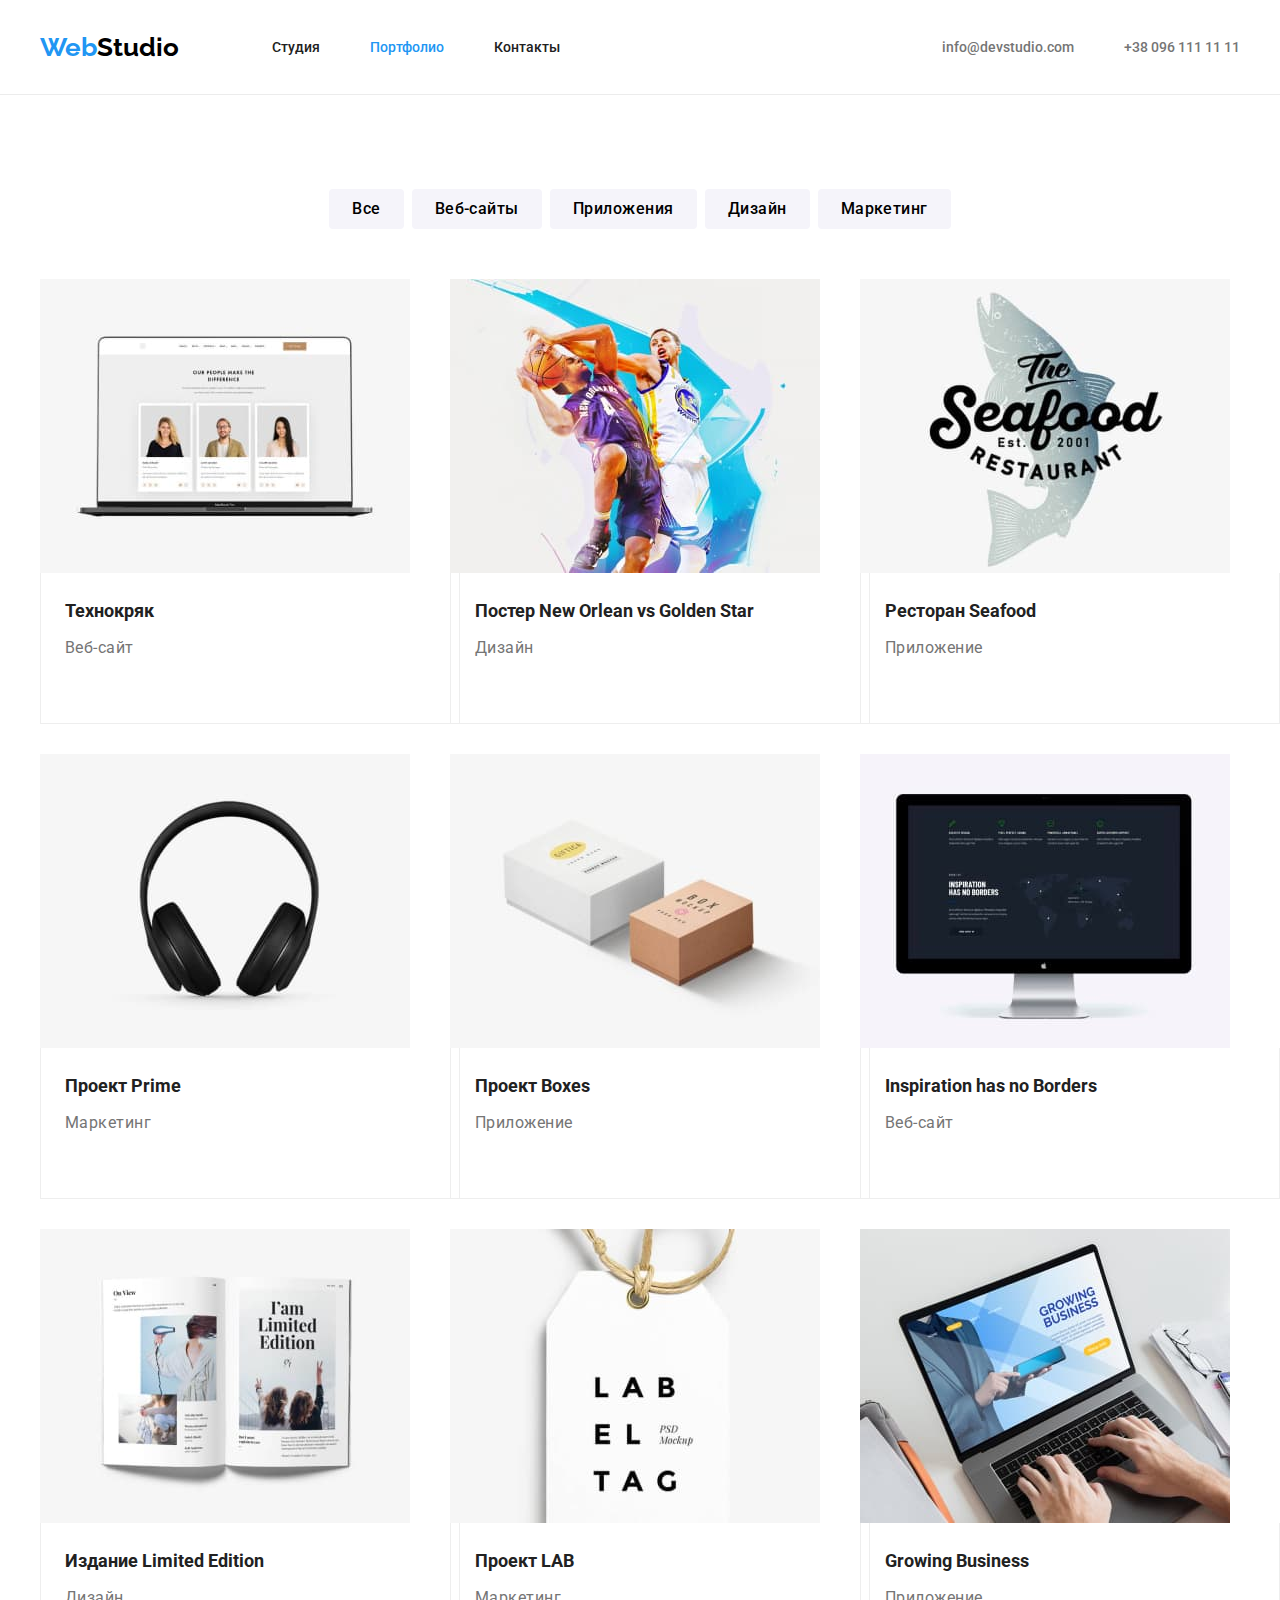
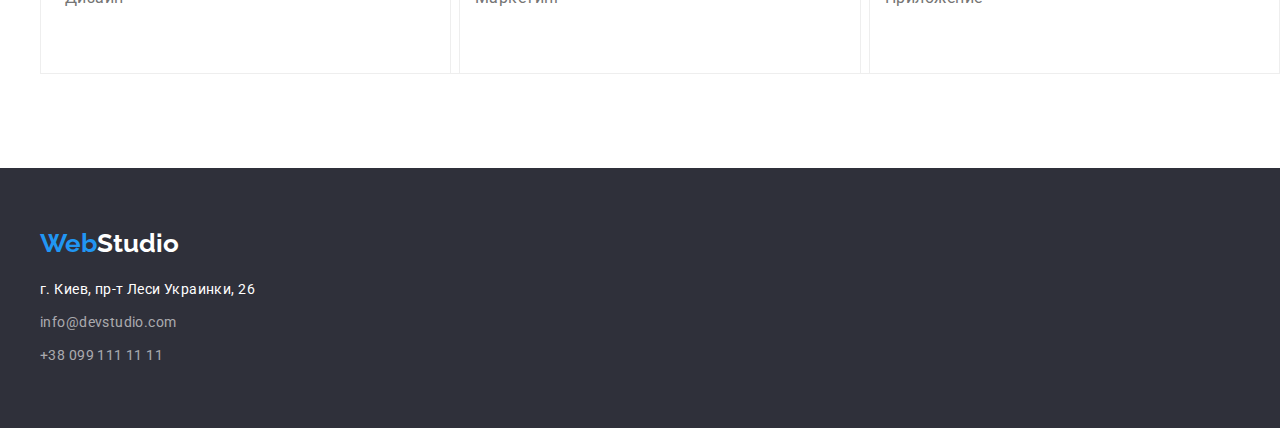
==== portfolio.html @ 3df3cbed "add files for 3 homework" ====
<!DOCTYPE html>
<html lang="en">
<head>
    <meta charset="UTF-8">
    <meta http-equiv="X-UA-Compatible" content="IE=edge">
    <meta name="viewport" content="width=device-width, initial-scale=1.0">
    <title>WebStudio</title>
    <link rel="preconnect" href="https://fonts.gstatic.com"/>
    <link href="https://fonts.googleapis.com/css2?family=Raleway:wght@700&family=Roboto:wght@400;500;700;900&display=swap" rel="stylesheet"/>
    <link rel="stylesheet"
      href="https://cdnjs.cloudflare.com/ajax/libs/modern-normalize/1.0.0/modern-normalize.min.css"
      integrity="sha512-ISS7cAi1PEhQ8jnbJpJZMd29NlhNj4AWYyLOSp2CE/CsHxTCu+r+t0D2yoJudVrd0/8fTVPUVDzY5Tvli75u/g=="
      crossorigin="anonymous"/>
    <link rel="stylesheet" href="./css/styles.css"/>
</head>
<body>
    <header class="header">
        <!--Контейнер для шапки-->
        <div class="container main-nav">
            <nav class="header-nav">
                <a href="./index.html" class="logo link"><span class="logo-item">Web</span>Studio</a>
                <ul class="nav-list list">
                    <li class="nav-item">
                        <a href="./index.html" class="link">Студия</a>
                    </li>
                    <li class="nav-item">
                        <a href="./portfolio.html" class="link current">Портфолио</a>
                    </li>
                    <li class="nav-item">
                        <a href="#" class="link">Контакты</a>
                    </li>
                </ul>
            </nav>
            <!-- Navigation contacts -->
            <ul class="contacts-list list">
                <li class="contacts-item">
                    <a href="mailto:info@devstudio.com" class="link">info@devstudio.com</a>
                </li>
                <li class="contacts-item">
                    <a href="tel:+380961111111" class="link">+38 096 111 11 11</a>
                </li>
            </ul>
        </div>
    </header>
<!-- Hero -->
    <main>
        <!-- Button-filtr sections -->
        <section class="main">
            <h1 class="visually-hidden">Portfolio</h1>
            <div class="container">
                <ul class="main-list list">
                    <li class="button">
                        <button type="button" class="btn">Все</button>
                    </li>
                    <li class="button">
                        <button type="button" class="btn">Веб-сайты</button>
                    </li>
                    <li class="button">
                        <button type="button" class="btn">Приложения</button>
                    </li>
                    <li class="button">
                        <button type="button" class="btn">Дизайн</button>
                    </li>
                    <li class="button">
                        <button type="button" class="btn">Маркетинг</button>
                    </li>
                </ul>
                <ul class="project list">
                    <li class="project-item">
                        <a href="" class="project-link link">
                            <img src="./images/technokryak.jpg" class="project-img" alt="Technokryak" width="370" height="294">
                            <div class="card-content">
                                <h2 class="project-title">Технокряк</h2>
                                <p class="project-text">Веб-сайт</p>
                            </div>
                        </a>
                    </li>
                    <li class="project-item">
                        <a href="" class="project-link link">
                            <img src="./images/new-orlean.jpg" class="project-img" alt="Team basketball" width="370" height="294">
                            <div class="card-content">
                                <h2 class="project-title">Постер New Orlean vs Golden Star</h2>
                                <p class="project-text">Дизайн</p>
                            </div>
                        </a>
                    </li>
                    <li class="project-item">
                        <a href="" class="project-link link">
                            <img src="./images/seafood.jpg" class="project-img" alt="Restaurant" width="370" height="294">
                            <div class="card-content">
                                <h2 class="project-title">Ресторан Seafood</h2>
                                <p class="project-text">Приложение</p>
                            </div>
                        </a>
                    </li>
                    <li class="project-item">
                        <a href="" class="project-link link">
                            <img src="./images/prime.jpg" class="project-img" alt="Headphones" width="370" height="294">
                            <div class="card-content">
                                <h2 class="project-title">Проект Prime</h2>
                                <p class="project-text">Маркетинг</p>
                            </div>
                        </a>
                    </li>
                    <li class="project-item">
                        <a href="" class="project-link link">
                            <img src="./images/boxes.jpg" class="project-img" alt="Boxes" width="370" height="294">
                            <div class="card-content">
                                <h2 class="project-title">Проект Boxes</h2>
                                <p class="project-text">Приложение</p>
                            </div>
                        </a>
                    </li>
                    <li class="project-item">
                        <a href="" class="project-link link">
                            <img src="./images/inspiration.jpg" class="project-img" alt="Monitor" width="370" height="294">
                            <div class="card-content">
                                <h2 class="project-title">Inspiration has no Borders</h2>
                                <p class="project-text">Веб-сайт</p>
                            </div>
                        </a>
                    </li>
                    <li class="project-item">
                        <a href="" class="project-link link">
                            <img src="./images/limited.jpg" class="project-img" alt="Book" width="370" height="294">
                            <div class="card-content">
                                <h2 class="project-title">Издание Limited Edition</h2>
                                <p class="project-text">Дизайн</p>
                            </div>
                        </a>
                    </li>
                    <li class="project-item">
                        <a href="" class="project-link link">
                            <img src="./images/lab.jpg" class="project-img" alt="Label" width="370" height="294">
                            <div class="card-content">
                                <h2 class="project-title">Проект LAB</h2>
                                <p class="project-text">Маркетинг</p>
                            </div>
                        </a>
                    </li>
                    <li class="project-item">
                        <a href="" class="project-link link">
                            <img src="./images/growing.jpg" class="project-img" alt="Notebook" width="370" height="294">
                            <div class="card-content">
                                <h2 class="project-title">Growing Business</h2>
                                <p class="project-text">Приложение</p>
                            </div>
                        </a>
                    </li>
                </ul>
            </div>
        </section>
    </main>
    <!-- Footer -->
    <footer class="footer">
        <div class="container">
            <a href="./index.html" class="logo link"><span class="logo-item">Web</span>Studio</a>
            <address class="address">
                <p class="address-text">г. Киев, пр-т Леси Украинки, 26</p>
                <ul class="address-contacts-list list">
                    <li class="address-contacts-item">
                        <a href="mailto:info@devstudio.com" class="contacts-list-item link">info@devstudio.com</a>
                    </li>
                    <li class="address-contacts-item">
                        <a href="tel:+380991111111" class="contacts-list-item link">+38 099 111 11 11</a>
                    </li>
                </ul>
            </address>
        </div>
    </footer>
</body>
</html>
---- css/styles.css ----
:root {
  --main-color: #212121;
  --second-color: #2196f3;
  --logo-color: #000000;
  --text-color: #757575;
  --main-background-color: #e5e5e5;
  --footer-background-color: #2f303a;
  --background-button-color: #f5f4fa;
  --background-header-color: #ffffff;
  --white-text-background-color: rgba(255, 255, 255, 1);
  --white-contacts-color: rgba(255, 255, 255, 0.6);
  --border-color: rgba(238, 238, 238, 1);
}

/* Стили семейства шрифтов и обнуление марджинов для боди */
body {
  font-family: 'Roboto', sans-serif;
  margin: 0;
}

/* Убираем маркеры и обнуляем верхний и нижний марджины списков*/
ul, ol{
  margin-bottom: 0;
  margin-top: 0;
  padding-left: 0;
}

/* Обнуляем стили заголовков и парагарофов, заданые системой по умолчанию */
h1,
h2,
h3,
h4,
h5,
h6,
p {
  margin: 0;
}

/* Блочная модель для пикч с макс шириной картинок */
img {
  display: block;
  max-width: 100%;
  height: auto;
  /* padding-top: 94px; */
  /* padding-bottom: 47px; */
}

/* Убираем подчеркивание у ссылок */
.link {
  text-decoration: none;
}

.list {
  list-style-type: none;
}
/* Цвет фона хэдэра */
.header {
  background-color: var(--white-text-background-color);
  border-bottom: 1px solid #ECECEC;
}

/* Логотип*/
.logo {
  display: block;
  margin-right: 93px;
  color: var(--logo-color);
  font-family: 'Raleway', sans-serif;
  font-weight: 700;
  font-size: 26px;
  line-height: 1.17;
}

/* Цветная часть логотипа */
.logo-item {
  color: var(--second-color);
  margin-right: 0;
}

.footer .logo:focus {
  color: var(--white-text-background-color);
}
/* Навигация*/
.nav-list .link {
  display: block;
  color: var(--main-color);
  background-color: var(--white-text-background-color);
  font-weight: 500;
  font-style: normal;
  font-size: 14px;
  line-height: 1.17;
}

/* Ховверим и фокусим все ссылки меню, при наведении курсора */
.nav-list .link:hover,
.nav-list .link:focus {
  color: var(--second-color);
}

/* Показываем на какой мы сейчам активной странице меню */
.nav-list .link.current {
  color: var(--second-color);
}

/* Оформление ссылок email и tel */
.contacts-list .link {
  display: block;
  color: var(--text-color);
  background-color: var(--white-text-background-color);
  font-weight: 500;
  font-style: normal;
  font-size: 14px;
  line-height: 1.17;
}

/* Ховерим и фокусим контакты, при наведении курсора */
.contacts-list .link:hover,
.contacts-list .link:focus {
  color: var(--second-color);
}

.nav-list,
.contacts-list {
  display: flex;
}

.header-nav {
  display: flex;
  align-items: center;
}

.header-nav a {
  padding-top: 32px;
  padding-bottom: 32px;
}

.main-list {
  display: flex;
  justify-content: center;
  margin-bottom: 50px;
  margin-top: 0;
  flex-wrap: wrap;
  margin-left: auto;
  margin-top: auto;
}

.main-nav {
  display: flex;
  align-items: center;
  justify-content: space-between;
}

.nav-item {
  display: block;
}

.nav-list li:not(:last-child) {
  margin-right: 50px;
}

.nav-list li:last-child {
  margin-right: 0;
}

.hero {
  /* margin-left: auto; */
  margin-right: auto;
  margin-left: auto;
  padding-top: 200px;
  min-height: 600px;
  text-align: center;
}

/* Герой */
.hero-title {
  color: var(--white-text-background-color);
  font-weight: 900;
  font-size: 44px;
  line-height: 1.36;
  text-transform: uppercase;
  text-align: center;
  letter-spacing: 0.06em;
  margin-left: auto;
  margin-right: auto;
  margin-bottom: 40px;
  max-width: 696px;
}

/* Ссылка героя */
.hero > .btn {
  color: var(--white-text-background-color);
  background-color: var(--second-color);
  font-weight: 700;
  font-style: normal;
  font-size: 16px;
  line-height: 1.88;
  letter-spacing: 0.06em;
  padding-top: 10px;
  padding-bottom: 10px;
  padding-left: 32px;
  padding-right: 32px;
  border-radius: 4px;
 }

.visually-hidden {
  position: absolute;
  width: 1px;
  height: 1px;
  margin: -1px;
  border: 0;
  padding: 0;
  white-space: nowrap;
  clip-path: inset(100%);
  clip: rect(0 0 0 0);
  overflow: hidden;
}

.different {
  background-color: var(--white-text-background-color);
    padding-top: 94px;
}

/* Заголовок Дифферент */
.different-title {
  color: var(--main-color);
  font-weight: 700;
  font-size: 14px;
  line-height: 1.17;
  text-transform: uppercase;
  letter-spacing: 0.03em;
  margin-bottom: 10px;
}

/* Абзацы секции с особеностями */
.different-text {
  color: var(--text-color);
  font-size: 14px;
  line-height: 1.71;
  letter-spacing: 0.03em;
}

.different-list {
  display: flex;
  flex-wrap: wrap;
  margin-left: -30px;
  margin-top: -30px;
}

/* Размещаем блоки по 4 в строку и добавляем отступы между ними */
.different-list > .different-item {
  width: calc((100% - 120px) / 4);
  /* flex-basis: calc(100% / 4 - 30px); */
  margin-left: 30px;
  margin-top: 30px;
}

.work {
  padding-top: 94px;
  padding-bottom: 94px;
}

/* Стилизация заголовка Ворка */
.work-title {
  color: var(--main-color);
  font-weight: 700;
  font-size: 36px;
  line-height: 1.17;
  letter-spacing: 0.03em;
  text-align: center;
  margin-bottom: 50px;
}

.work-list {
  display: flex;
  flex-wrap: wrap;
  margin-left: -30px;
  margin-top: -30px;
}

/* Размещает блоки по 3 в строке. Добавляет отступы между ними */
.work-item {
  width: calc((100% / 3) - 30px);
  /* flex-basis: calc(100% / 3 - 30px); */
  margin-left: 30px;
  margin-top: 30px;
}

.team {
  background-color: var(--background-button-color);
  margin-left: auto;
  margin-right: auto;
  padding-top: 94px;
  padding-bottom: 94px;
}

.team-title {
  color: var(--main-color);
  font-weight: 700;
  font-size: 36px;
  line-height: 1.17;
  letter-spacing: 0.03em;
  margin-bottom: 50px;
  text-align: center;
}

/* Состав команды */
.team-subtitle {
  font-weight: 500;
  font-size: 16px;
  line-height: 1.17;
  letter-spacing: 0.03em;
  text-align: center;
}

.team-card-thumb {
  background-color: var(--background-header-color);
  box-shadow: 0px 1px 3px rgba(0, 0, 0, 0.12), 0px 1px 1px rgba(0, 0, 0, 0.14), 0px 2px 1px rgba(0, 0, 0, 0.2);
  border-radius: 0px 0px 4px 4px;
  padding-top: 30px;
  padding-bottom: 30px;
}

/* Должности */
.team-text {
  color: var(--text-color);
  font-size: 16px;
  line-height: 1.18;
  letter-spacing: 0.03em;
  text-align: center;
  margin-top: 10px;
  padding-bottom: 0;
}

.team-list {
  display: flex;
  flex-wrap: wrap;
  margin-left: -30px;
  margin-top: -30px;
}

.team-list > .team-item {
  width: calc((100% / 4) - 30px);
  /* flex-basis: calc(100% / 4 - 30px); */
  margin-left: 30px;
  margin-top: 30px;
}

.footer {
  display: block;
  padding-top: 60px;
  padding-bottom: 60px;
  color: var(--background-header-color);
  margin-left: auto;
  margin-right: auto;
}

/* Общий фон для героя и подвала */
.hero,
.footer {
  background-color: var(--footer-background-color);
}

/* Применяем отдельный стиль для логотипа футера */
.footer .logo {
  color: var(--white-text-background-color);
}

/* Фокусим цветом логотип при наведении  */
.logo:focus {
  color: var(--logo-color);
}

.footer-address-link {
  color: var(--background-header-color);
}

/* Адрес */
.address-text {
  color: var(--background-header-color);
  font-family: inherit;
  font-style: normal;
  font-size: 14px;
  line-height: 1.7;
  letter-spacing: 0.03em;
  margin-bottom: 9px;
}

.address {
  margin-top: 20px;
}

.address-contacts-item:first-child {
  margin-bottom: 9px;
}

.contacts-item:first-child {
  margin-right: 50px;
}

/* ссылки футера */
.contacts-list-item {
  display: block;
  color: var(--white-contacts-color);
  font-family: inherit;
  font-style: normal;
  font-size: 14px;
  line-height: 1.7;
  letter-spacing: 0.03em;
}

/* Ховерим и фокусим ссылки футера */
.contacts-list-item:hover,
.contacts-list-item:focus {
  color: var(--second-color);
}

/*  Стили кнопок */
.main {
  padding-top: 94px;
  padding-bottom: 94px;
}

.main-list {
  display: flex;
  justify-content: center;
  margin-top: 0;
  margin-bottom: 50px;
  margin-left: 0;
  margin-right: 0;
  padding: 0;
}

.button:not(:last-child) {
  margin-right: 8px;
}

.btn {
  border: 1px solid transparent;
  padding: 6px 22px;
  min-width: 73px;
  min-height: 38px;
  background-color: var(--background-button-color);
  border-radius: 4px;
  font-family: inherit;
  font-style: normal;
  font-weight: 500;
  font-size: 16px;
  line-height: 1.6;
  letter-spacing: 0.03em;
  text-align: center;
  cursor: pointer;
  }

/* Ховерим и фокусим кнопки */
.btn:hover,
.btn:focus {
  color: var(--background-header-color);
  background-color: var(--second-color);
  box-shadow: 0px 3px 1px rgba(0, 0, 0, 0.1), 0px 1px 2px rgba(0, 0, 0, 0.08), 0px 2px 2px rgba(0, 0, 0, 0.12);
  outline: none;
}

.project {
  background-color: var(--white-text-background-color);
  margin-top: -30px;
  margin-left: -30px;
  padding: 0;
  display: flex;
  flex-wrap: wrap;
}

/* Границы проэктов */
.project-item {
  margin-top: 30px;
  margin-left: 30px;
  width: calc((100% / 3) - 30px);
}

/* Стилизация заголовков проэктов */
.project-title {
  color: var(--main-color);
  background-color: var(--white-text-background-color);
  font-family: inherit;
  font-style: normal;
  font-weight: 700;
  font-size: 18px;
  line-height: 2;
  text-align: left;
  margin-bottom: 4px;
}

/* Стилизация подписей проэктов */
.project-text {
  color: var(--text-color);
  background-color: var(--white-text-background-color);
  font-family: inherit;
  font-style: normal;
  font-weight: 400;
  font-size: 16px;
  line-height: 1.88;
  text-align: left;
  letter-spacing: 0.03em;
}

.card-content {
  padding-top: 20px;
  padding-bottom: 20px;
  padding-left: 24px;
  padding-right: 24px;
  border-bottom: 1px solid var(--border-color);
  border-left: 1px solid var(--border-color);
  border-right: 1px solid var(--border-color);
  display: block;
  width: 370px;
  height: 110px;
}

/* Кнопка hero index.html */
.hero .btn {
  color: var(--background-header-color);
  background-color: var(--second-color);
  line-height: 1.88;
  font-weight: 700;
  letter-spacing: 0.06em;
  cursor: pointer;
 }

/* Общие стили для контейнера */
.container {
  margin-left: auto;
  margin-right: auto;
  width: 1200px;
  padding-left: 15px;
  padding-right: 15px;
}

.project .list {
  display: flex;
  flex-wrap: wrap;
  justify-content: center;
  margin-top: 50px;
}

.project .list:nth-child(3n) {
  margin-right: 0;
}
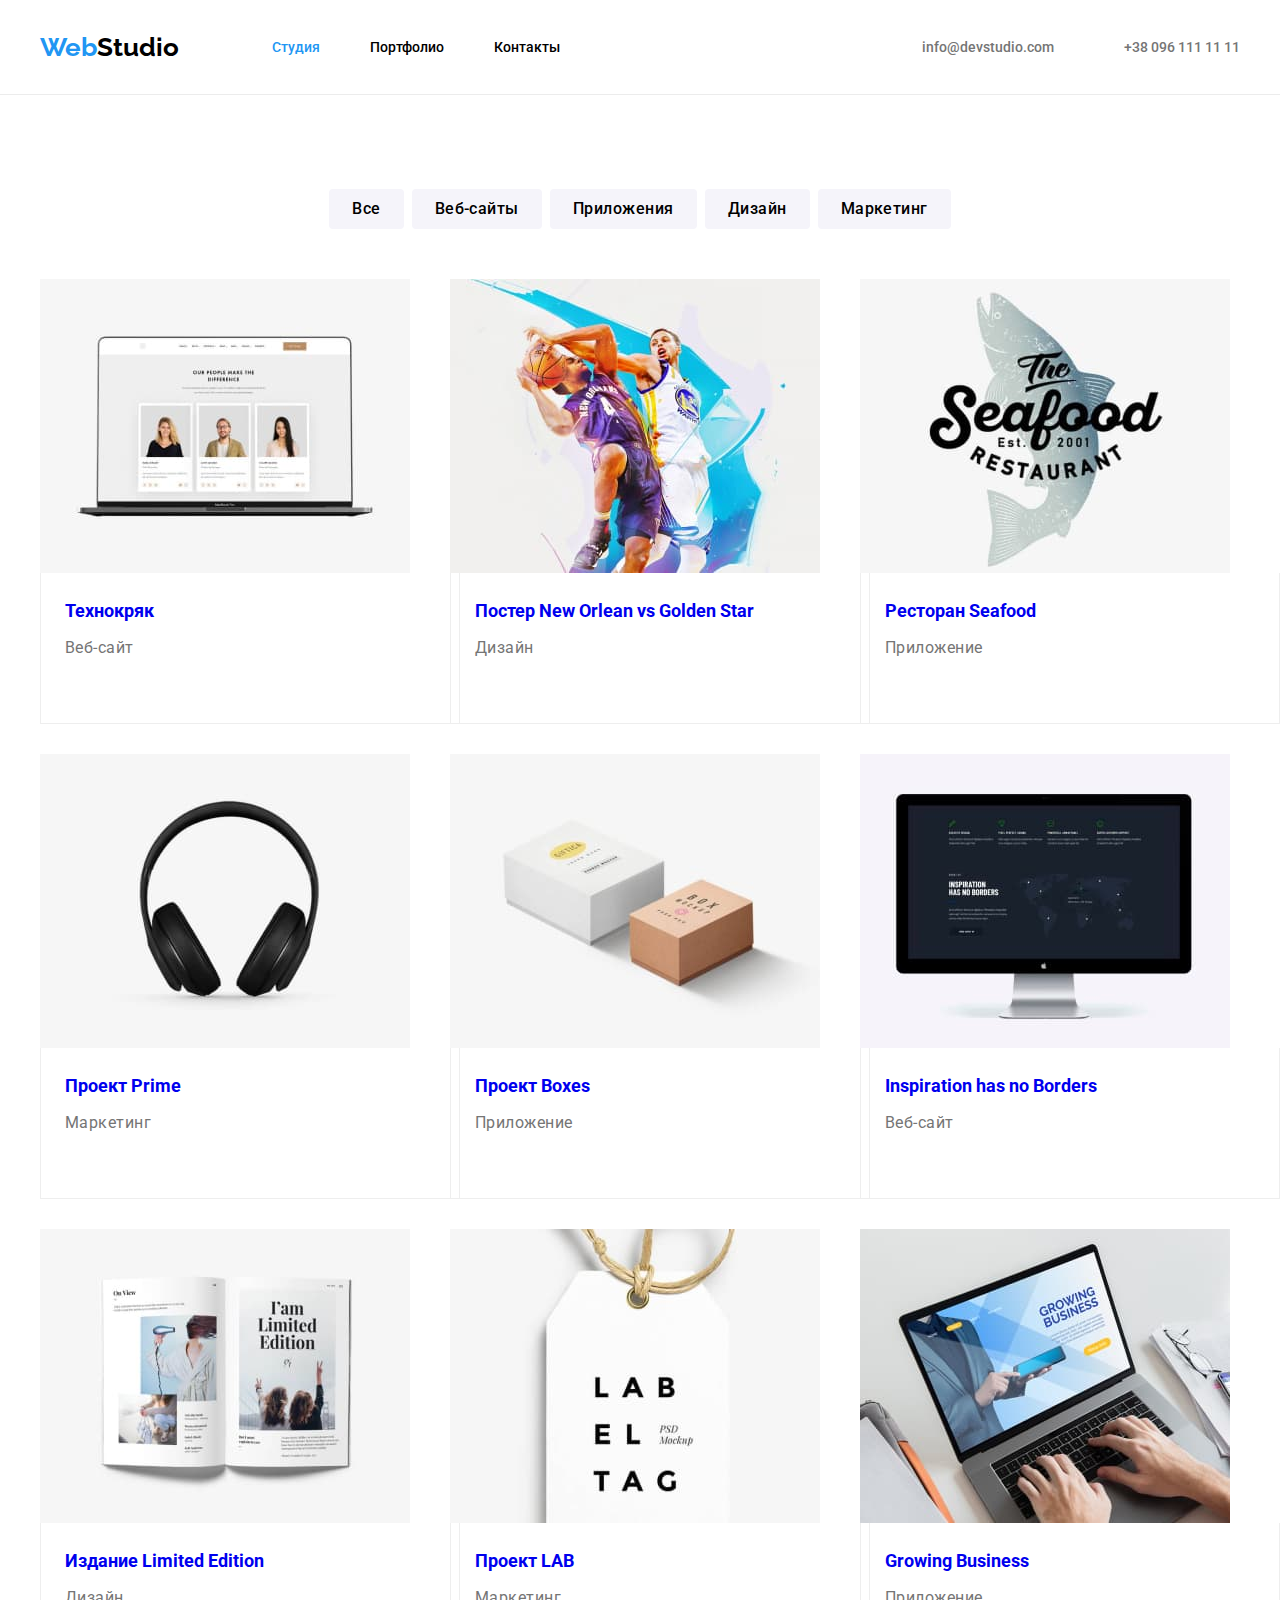
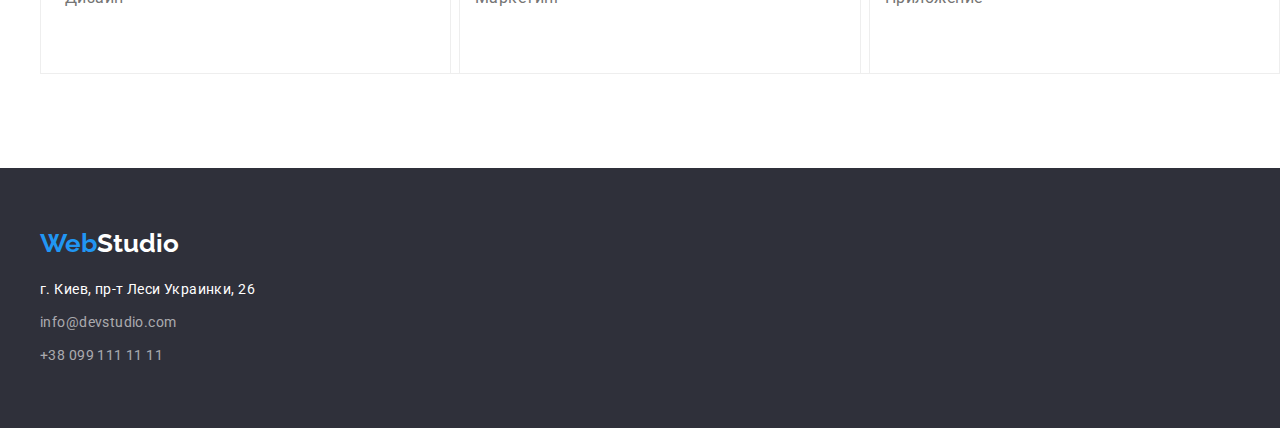
==== commit 01994508: "correct header svg" ====
--- a/portfolio.html
+++ b/portfolio.html
@@ -21,10 +21,10 @@
                 <a href="./index.html" class="logo link"><span class="logo-item">Web</span>Studio</a>
                 <ul class="nav-list list">
                     <li class="nav-item">
-                        <a href="./index.html" class="link">Студия</a>
+                        <a href="./index.html" class="link current">Студия</a>
                     </li>
                     <li class="nav-item">
-                        <a href="./portfolio.html" class="link current">Портфолио</a>
+                        <a href="./portfolio.html" class="link">Портфолио</a>
                     </li>
                     <li class="nav-item">
                         <a href="#" class="link">Контакты</a>
@@ -33,11 +33,21 @@
             </nav>
             <!-- Navigation contacts -->
             <ul class="contacts-list list">
-                <li class="contacts-item">
-                    <a href="mailto:info@devstudio.com" class="link">info@devstudio.com</a>
+                <li class="contacts-item icon-box">
+                    <a href="mailto:info@devstudio.com" class="link">
+                        <svg class="contacts-icon-envelope" width="16" height="12">
+                            <use href="./images/sprite.svg#icon-envelope"></use>
+                        </svg>
+                        info@devstudio.com
+                    </a>
                 </li>
-                <li class="contacts-item">
-                    <a href="tel:+380961111111" class="link">+38 096 111 11 11</a>
+                <li class="contacts-item icon-box">
+                    <a href="tel:+380961111111" class="link">
+                        <svg class="contacts-icon-tel" width="10" heigth="16">
+                            <use href="./images/sprite.svg#icon-tel"></use>
+                        </svg>
+                        +38 096 111 11 11
+                    </a>
                 </li>
             </ul>
         </div>
--- a/css/styles.css
+++ b/css/styles.css
@@ -1,5 +1,5 @@
 :root {
-  --main-color: #212121;
+ --background-header-color: #212121;
   --second-color: #2196f3;
   --logo-color: #000000;
   --text-color: #757575;
@@ -103,7 +103,7 @@
 
 /* Оформление ссылок email и tel */
 .contacts-list .link {
-  display: block;
+  display: flex;
   color: var(--text-color);
   background-color: var(--white-text-background-color);
   font-weight: 500;
@@ -161,13 +161,39 @@
   margin-right: 0;
 }
 
+.contacts-icon-envelope {
+  margin-right: 10px;
+  width: 16px;
+  height: 12px;
+  fill: currentColor;
+}
+
+.contacts-icon-tel {
+  margin-right: 10px;
+  width: 10px;
+  height: 16px;
+  fill: currentColor;
+}
+
 .hero {
-  /* margin-left: auto; */
   margin-right: auto;
   margin-left: auto;
   padding-top: 200px;
   min-height: 600px;
-  text-align: center;
+  max-height: 1600px;
+  text-align: center;
+}
+
+.hero-backgraund {
+  display: block;
+  max-width: 1600px;
+  height: 600px;
+  margin-left: auto;
+  margin-right: auto;;
+  background-image: linear-gradient(rgba(47, 48, 58, 0.4), rgba(47, 48, 58, 0.4)), url(../images/hero-img.jpg);
+  background-repeat: no-repeat;
+  background-size: cover;
+  background-position: center;
 }
 
 /* Герой */
@@ -186,7 +212,7 @@
 }
 
 /* Ссылка героя */
-.hero > .btn {
+.hero .btn {
   color: var(--white-text-background-color);
   background-color: var(--second-color);
   font-weight: 700;
@@ -199,6 +225,7 @@
   padding-left: 32px;
   padding-right: 32px;
   border-radius: 4px;
+  cursor: pointer;
  }
 
 .visually-hidden {
@@ -216,7 +243,23 @@
 
 .different {
   background-color: var(--white-text-background-color);
-    padding-top: 94px;
+  padding-top: 94px;
+}
+
+.different-icons {
+  display: flex;
+  width: 270px;
+  height: 120px;
+  background-color: var(--background-button-color);
+  border-radius: 4px;
+  margin-bottom: 30px;
+  justify-content: center;
+  align-items: center;
+}
+
+.different-icon {
+  width: 70px;
+  height: 70px;
 }
 
 /* Заголовок Дифферент */
@@ -514,21 +557,12 @@
   height: 110px;
 }
 
-/* Кнопка hero index.html */
-.hero .btn {
-  color: var(--background-header-color);
-  background-color: var(--second-color);
-  line-height: 1.88;
-  font-weight: 700;
-  letter-spacing: 0.06em;
-  cursor: pointer;
- }
-
 /* Общие стили для контейнера */
 .container {
-  margin-left: auto;
-  margin-right: auto;
+  margin: 0 auto;
   width: 1200px;
+  height: auto;
+  color: inherit;
   padding-left: 15px;
   padding-right: 15px;
 }
